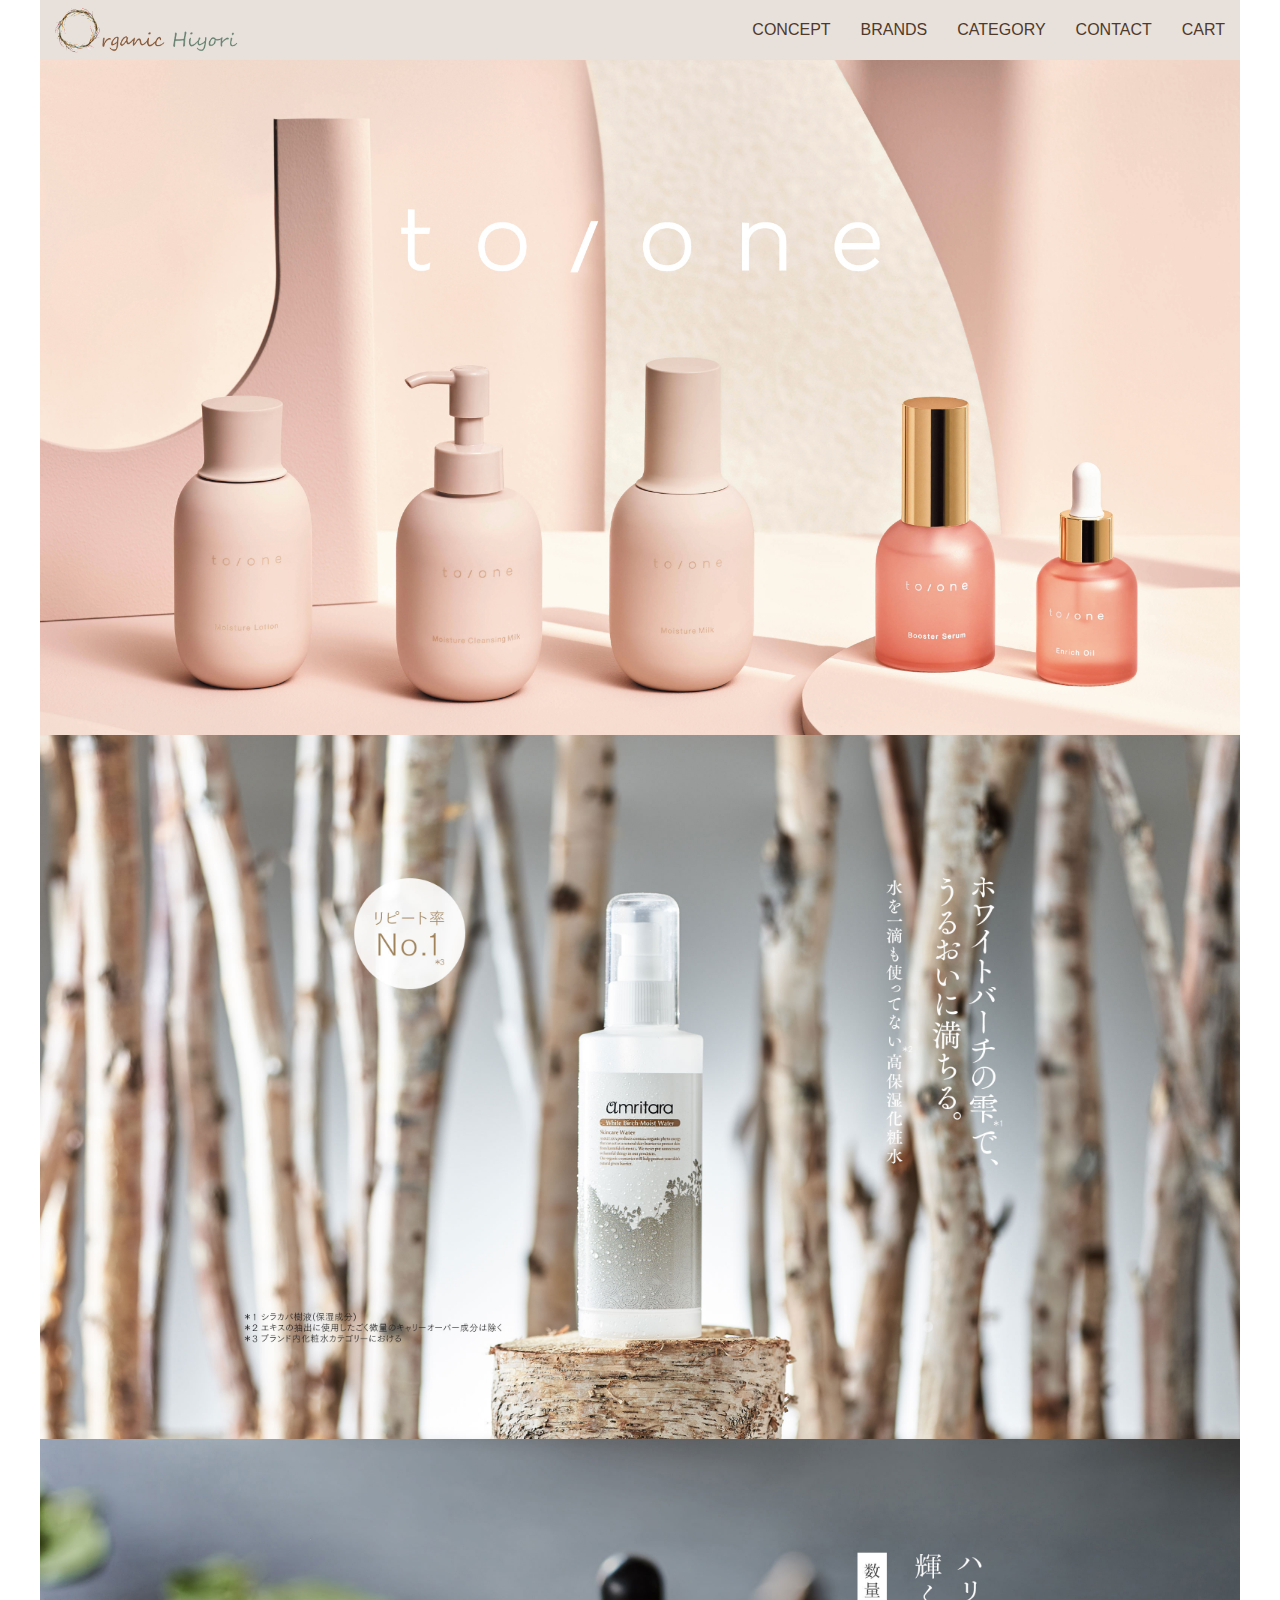
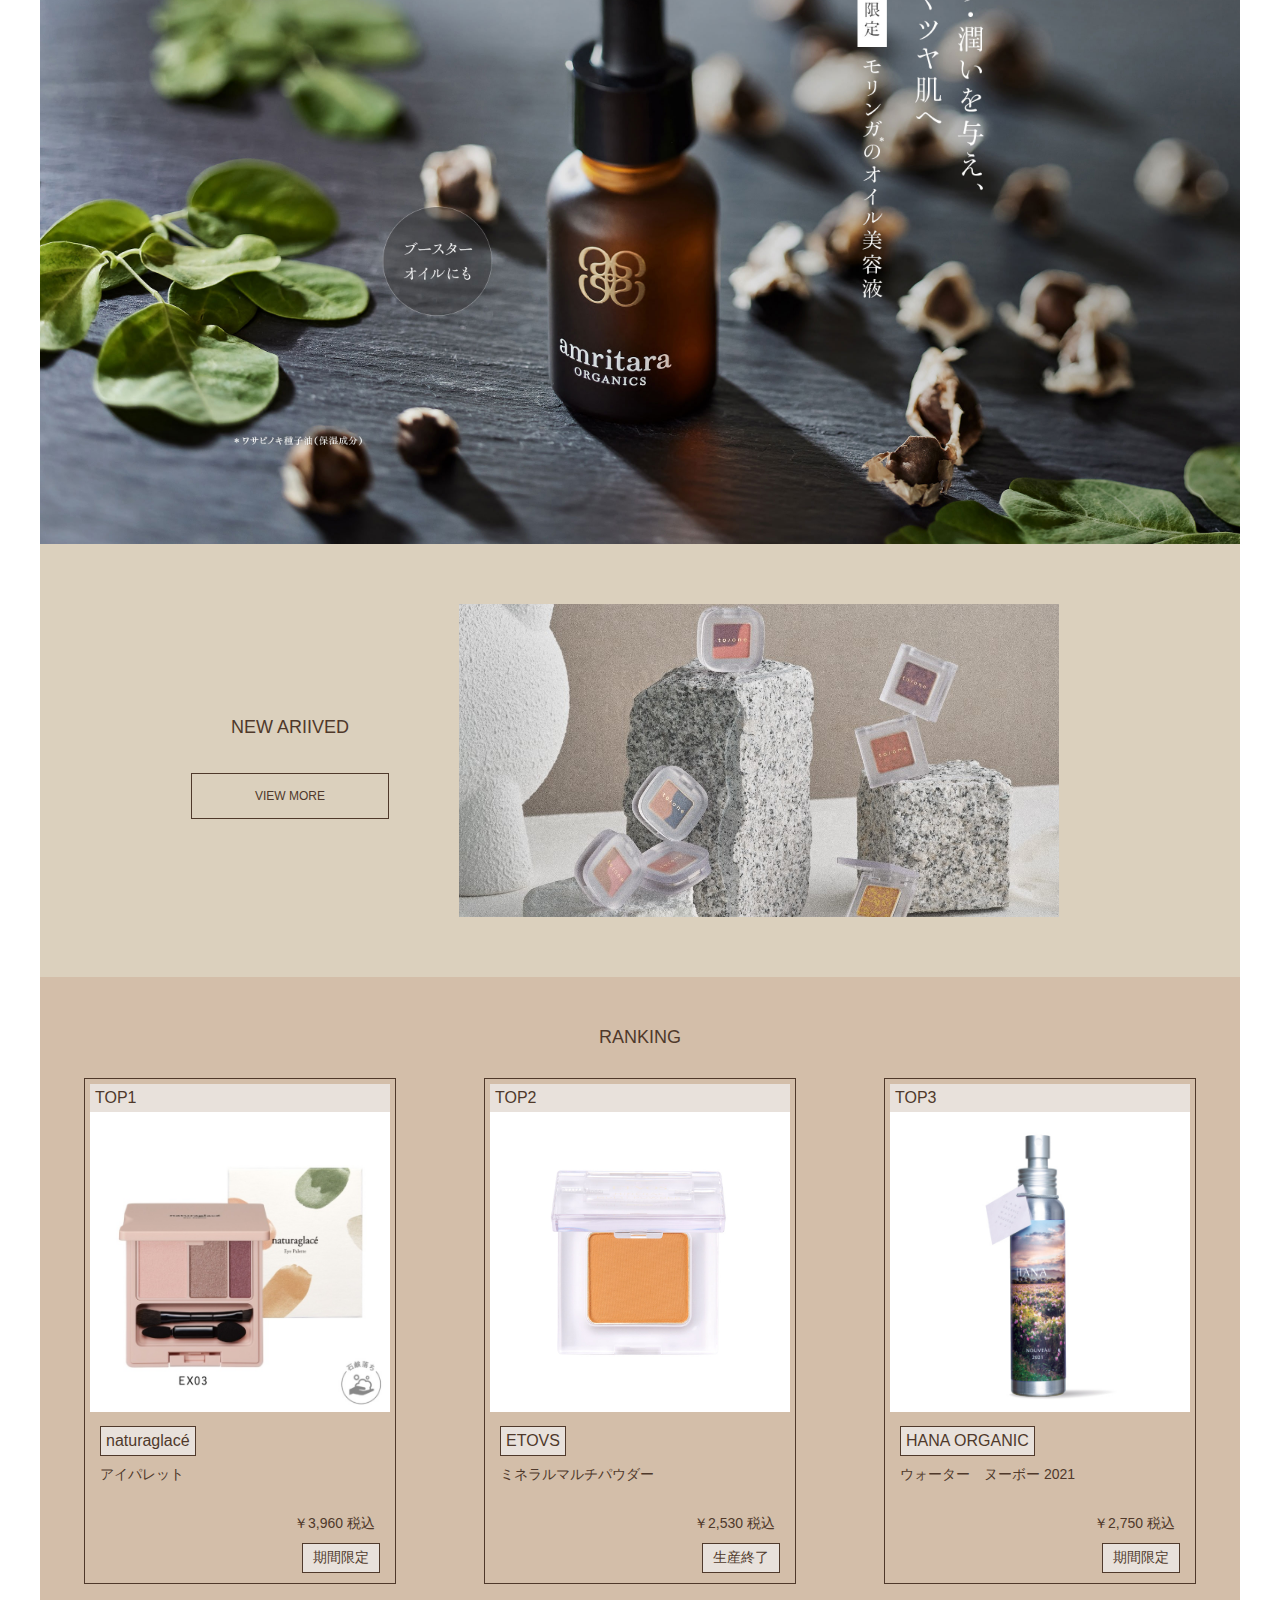
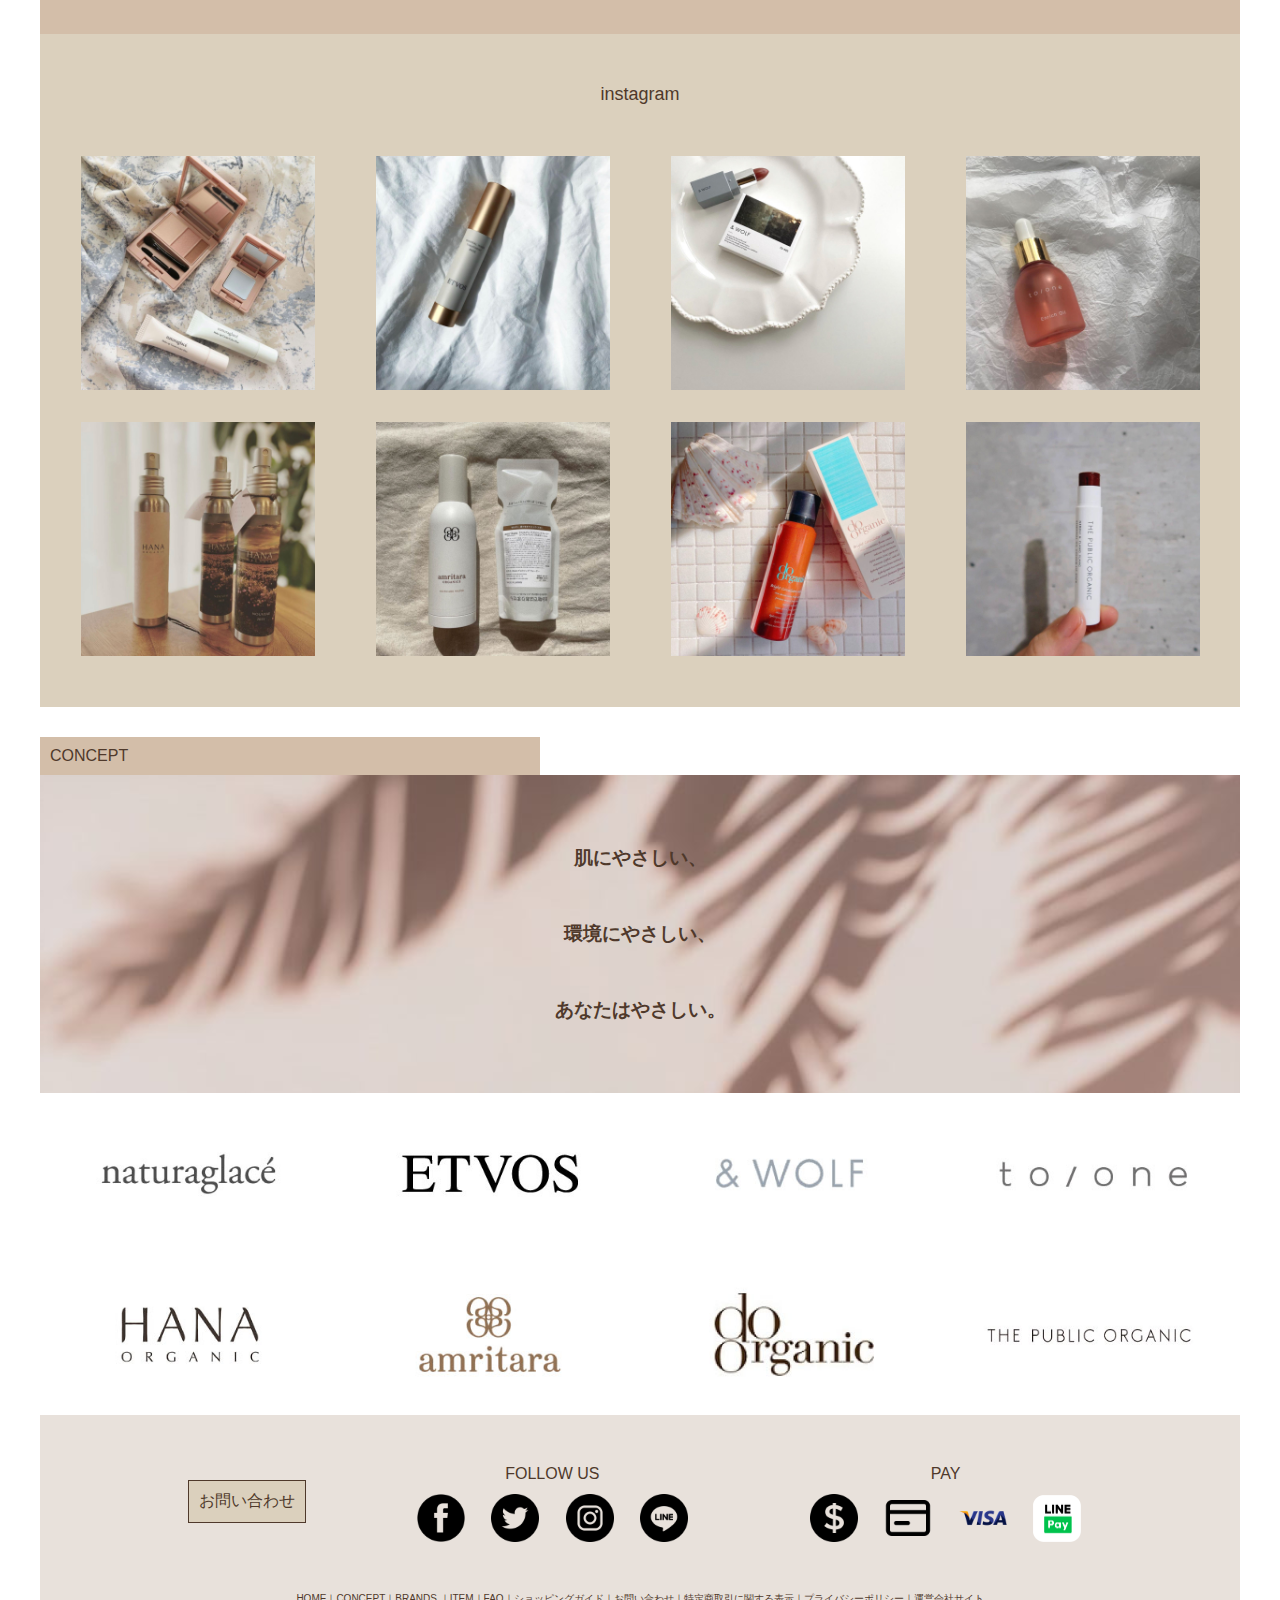
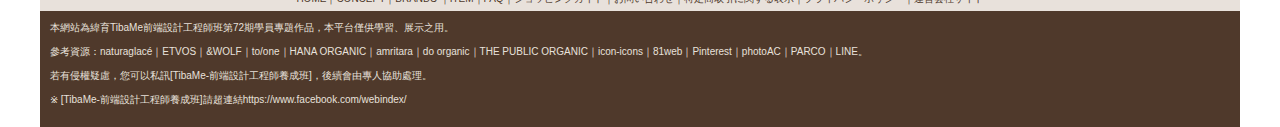
==== index.html @ f30bf070 "第一次初始化上傳" ====
<!DOCTYPE html>
<html lang="en">

<head>
    <meta charset="UTF-8">
    <meta http-equiv="X-UA-Compatible" content="IE=edge">
    <meta name="viewport" content="width=device-width, initial-scale=1.0">
    <title>HOMEPAGE</title>
    <link rel="stylesheet" href="./index.css">
    <link rel="stylesheet" type="text/css" href="https://cdn.jsdelivr.net/npm/slick-carousel@1.8.1/slick/slick.css" />
    <link rel="stylesheet" type="text/css" href="https://cdnjs.cloudflare.com/ajax/libs/slick-carousel/1.8.1/slick-theme.css" />
</head>

<body>
    <header>
        <nav>
            <a href="./index.html"><img src="./photos/logo.png" height="60" class="logo"></a>
            <label for="switch"><img src="https://static.thenounproject.com/png/547171-200.png"></label>
            <input type="checkbox" id="switch">
            <ul class="menu">
                <li><a class="concept" href="./concept.html">CONCEPT</a></li>
                <li><a class="brands" href="./brands.html">BRANDS</a></li>
                <li><a class="category" href="./category.html">CATEGORY</a></li>
                <li><a class="contact" href="./contact.html">CONTACT</a></li>
                <li><a class="cart" href="./cart.html">CART</a></li>
            </ul>
        </nav>
    </header>

    <!-- ====================================banner==================================== -->
    <div class="autoplay">
        <div><img src="./photos/homepage/banner1.jpg"></div>
        <div><img src="./photos/homepage/banner2.jpg"></div>
        <div><img src="./photos/homepage/banner4.jpg"></div>
    </div>

    <!-- ====================================new arrived==================================== -->
    <div class="new">
        <div class="new_box">
            <div>
                <p>NEW ARIIVED</p>
                <p class="view_more">VIEW MORE</p>
            </div>

            <img src="./photos/homepage/new.jpg" alt="">
            <div class="view_more">
                <p>VIEW MORE</p>
            </div>
        </div>
    </div>

    <!-- ====================================ranking==================================== -->
    <div class="ranking">
        <p class="title">RANKING</p>
        <div class="ranking_box">
            <div class="top">
                <p class="number">TOP1</p>
                <img src="./photos/homepage/ranking1.jpg">
                <div class="information">
                    <p class="brand">naturaglacé</p>
                    <div class="name">アイパレット</div>
                    <br>
                    <div class="price">￥3,960 税込</div>
                    <div class="other">
                        <p>期間限定</p>
                    </div>
                </div>
            </div>
            <div class="top">
                <p>TOP2</p>
                <img src="./photos/homepage/ranking2.jpg">
                <div class="information">
                    <p class="brand">ETOVS</p>
                    <div class="name">ミネラルマルチパウダー</div>
                    <br>
                    <div class="price">￥2,530 税込</div>
                    <div class="other">
                        <p>生産終了</p>
                    </div>
                </div>
            </div>
            <div class="top">
                <p>TOP3</p>
                <img src="./photos/homepage/ranking3.jpg">
                <div class="information">
                    <p class="brand">HANA ORGANIC</p>
                    <div class="name">ウォーター　ヌーボー 2021</div>
                    <br>
                    <div class="price">￥2,750 税込</div>
                    <div class="other">
                        <p>期間限定</p>
                    </div>
                </div>
            </div>
        </div>
    </div>

    <!-- ====================================ranking==================================== -->
    <div class="instagram">
        <p>instagram</p>
        <div>
            <div class="ins_photos">
                <img src="./photos/homepage/ig1.jpg">
                <img src="./photos/homepage/ig2.jpg">
                <img src="./photos/homepage/ig3.jpg">
                <img src="./photos/homepage/ig4.jpg" class="img">
            </div>
            <div class="ins_photos">
                <img src="./photos/homepage/ig5.jpg">
                <img src="./photos/homepage/ig6.jpg">
                <img src="./photos/homepage/ig7.jpg">
                <img src="./photos/homepage/ig8.jpg" class="img">
            </div>
        </div>
    </div>

    <!-- ====================================concept==================================== -->
    <div class="concept_banner">
        <div class="concept_text">CONCEPT</div>
    </div>
    <div class="slogan">
        <h3>肌にやさしい、</h3>
        <h3>環境にやさしい、</h3>
        <h3>あなたはやさしい。</h3>
    </div>

    <!-- ====================================brands==================================== -->
    <div class="brands">
        <img src="./photos/homepage/brand1.jpg">
        <img src="./photos/homepage/brand2.jpg">
        <img src="./photos/homepage/brand3.jpg">
        <img src="./photos/homepage/brand4.jpg">
        <img src="./photos/homepage/brand5.jpg">
        <img src="./photos/homepage/brand6.jpg">
        <img src="./photos/homepage/brand7.jpg">
        <img src="./photos/homepage/brand8.jpg">
    </div>

    <!-- ====================================footer==================================== -->
    <div class="footer">
        <div class="footer_main">
            <div class="contact">
                <div class="contact_text">お問い合わせ</div>
            </div>
            <div class="follow">
                <div class="follow_text">FOLLOW US</div>
                <img src="./photos/follow/facebook.png" class="facebook">
                <img src="./photos/follow/twitter.png">
                <img src="./photos/follow/instagram.png">
                <img src="./photos/follow/line.png">
            </div>
            <div class="pay">
                <div class="pay_text">PAY</div>
                <img src="./photos/pay/cach.png">
                <img src="./photos/pay/creditcard.png">
                <img src="./photos/pay/visa.png">
                <img src="./photos/pay/linepay.png">
            </div>
        </div>
        <p>HOME｜CONCEPT｜BRANDS ｜ITEM｜FAQ｜ショッピングガイド｜お問い合わせ｜特定商取引に関する表示｜プライバシーポリシー｜運営会社サイト</p>
    </div>
    <footer class="footer">
        <p>本網站為緯育TibaMe前端設計工程師班第72期學員專題作品，本平台僅供學習、展示之用。</p>
        <p>參考資源：naturaglacé｜ETVOS｜&WOLF｜to/one｜HANA ORGANIC｜amritara｜do organic｜THE PUBLIC
            ORGANIC｜icon-icons｜81web｜Pinterest｜photoAC｜PARCO｜LINE。</p>
        <p>若有侵權疑慮，您可以私訊[TibaMe-前端設計工程師養成班]，後續會由專人協助處理。 </p>
        <p>※ [TibaMe-前端設計工程師養成班]請超連結https://www.facebook.com/webindex/ </p>
        </p>
    </footer>

    <script type="text/javascript" src="https://code.jquery.com/jquery-1.11.0.min.js"></script>
    <script type="text/javascript" src="https://code.jquery.com/jquery-migrate-1.2.1.min.js"></script>
    <script type="text/javascript" src="https://cdn.jsdelivr.net/npm/slick-carousel@1.8.1/slick/slick.min.js"></script>

    <script type="text/javascript">
        $(document).ready(function () {
            $('.autoplay').slick({
                slidesToShow: 1,
                slidesToScroll: 1,
                autoplay: true,
                autoplaySpeed: 3000,
                dots: true,
                button: false,
                arrows: false
            });
        });
    </script>
</body>

</html>
---- index.css ----
*{
    box-sizing: border-box;
}
body{
    margin: 0;
    padding: 0;
    font-family: -apple-system, BlinkMacSystemFont, 'Segoe UI', Roboto, Oxygen, Ubuntu, Cantarell, 'Open Sans', 'Helvetica Neue', sans-serif;    
    color: #4F392B;
}
div.header{
    /* border: 1px solid green; */
    background-color: #E8E1DB;
    max-width: 1200px;
    margin: 0 auto;
    display: flex;
    justify-content: space-between;
}
div.icon{
    /* border: 1px solid black; */
    display: flex;
    margin: 10px;
    margin-right: 70px;
}
div img{
    margin: 0 10px;
    padding: 1px;
}

/* ====================================nav==================================== */
header{
    font-size: 0;
    position: -webkit-sticky;
    position: sticky;
    top: 0;
    z-index: 999;
}
ul {
    list-style: none;
    padding-left: 0;
}

a {
    text-decoration: none;
}

/* NavBar */
nav {
    max-width: 1200px;
    margin: 0 auto;
    background: #E8E1DB;
    /* box-shadow: 0px 1px 3px #00000088; */
    
    
}

/* 隱藏 checkbox */
input {
    display: none;
}

/* 漢堡按鈕 */
label {
    float: right;
    padding-right: 30px;
    line-height: 50px;
    cursor: pointer;
}

label::after{
    content: "";
    display: block;
    clear: both;
}

label img {
    width: 30px;
    vertical-align: middle;
    margin-top: 10px;
}


/* menu*/
.menu {
    clear: both;
    background: #E8E1DB;
}

.menu li {
    text-align: center;
}

.menu li a {
    display: block;
    line-height: 50px;
    font-size: 16px;
    color: #4F392B;
}

.menu li a:hover {
    background: #DBD0BD;
    transition-duration: 0.2s;
}


/* 下拉選單效果 */
.menu {
    max-height: 0;
    overflow: hidden;
    transition: .2s;
    /* 動畫秒數 */
}

input:checked~.menu {
    max-height: 300px;
}

nav img.logo{
    /* height: 60px; */
    padding: 5px 10px;
}

/* mediaquery */
@media screen and (min-width: 768px) {
    label {
        display: none;
    }

    .menu {
        float: right;
        clear: none;
        max-height: 50px;
        background: #E8E1DB;
        margin: 0;
    }

    .menu li {
        display: inline-block;
    }

    .menu li a {
        padding: 0 10px;
        margin: 5px;
    }

}
/* ====================================banner==================================== */
div.autoplay {
    max-width: 1200px;
    margin: 0 auto;
    font-size: 0;
}
.autoplay img {
    max-width: 100%;
    margin: 0 auto;
    padding: 0;
}
.autoplay button{
    display: none;
}
/* ====================================new arrived==================================== */
div.new{
    background-color: #DBD0BD;
    max-width: 1200px;
    /* padding: 50px; */
    margin: 0 auto;
    display: flex;
    justify-content: center;
}
div.new div.new_box{
    /* border: 1px solid black; */
    margin: 0 auto;
    padding: 10px 0;
    max-width: 1000px;
    display: flex;
    justify-content: center;
}
div.new p{
    /* border: 1px solid red; */
    font-size: 18px;
    padding: 15px 40px;
    margin: 20px 0;
    text-align: center;
}
div.new img{
    /* border: 1px solid green; */
    padding: 0;
    margin: 50px;
    /* display: flex; */
    width: 60%;
}
div.new div div{
    /* border: 1px solid blue; */
    margin: 20px;
    font-size: 12px;
    align-self: center; /* 控制單個元素置中 */
}
/* 上方的view more*/
div p.view_more{
    font-size: 12px;
    border: 1px solid #4F392B;
}
div p.view_more:hover{
    cursor: pointer;
    color: #DBD0BD;
    background-color: #4F392B;
    transition-duration: 0.2s;
} 
/* 下方的view more*/
div div.view_more{
    display: none;
    /* border: 1px solid black */
}

div.view_more p{
    font-size: 12px;
    border: 1px solid #4F392B;
    display: block;
    font-size: 12px;
    padding: 20px 50px;
}

div p.view_more:hover{
    cursor: pointer;
    color: #DBD0BD;
    background-color: #4F392B;
    transition-duration: 0.2s;
} 
div.view_more p:hover{
    cursor: pointer;
    color: #DBD0BD;
    background-color: #4F392B;
    transition-duration: 0.2s;
}

/* ====================================ranking==================================== */
div.ranking{
    background-color: rgb(167, 125, 84, 50%);
    max-width: 1200px;
    margin: 0 auto;
    text-align: center;
    padding-bottom: 50px;
}
div.ranking_box{
    /* border: 1px solid red; */
    max-width: 1200px;
    display: flex;
    justify-content: space-around;
}
div.top{
    border: 1px solid #4F392B;
    padding: 5px;
    text-align: left;
}
div.ranking img{
    /* border: 1px solid yellow; */
    width: 300px;
    margin: 0;
    padding: 0;
}
div.ranking p.title{
    /* border: 1px solid green; */
    margin: 0;
    font-size: 18px;
    padding: 50px 0 30px 0;
}
div.top p{
    margin: 0;
    padding: 5px;
    background-color: #E8E1DB;
}
div.top div{
    /* border: 1px solid red; */
    margin: 5px;
    font-size: 14px;
}
div p.brand{
    border: 1px solid #4F392B;
    display: inline-block;
    margin: 5px;
    font-size: 16px;
}
div.price{
    text-align: right;
    padding: 5px;
}
div.other{
    text-align: right;
}
div.other p{
    padding: 5px 10px;
    border: 1px solid #4F392B;
    display: inline-block;
}

/* ====================================instagram==================================== */
div.instagram{
    background-color: #DBD0BD;
    max-width: 1200px;
    /* padding: 50px; */
    margin: 0 auto;
    padding-bottom: 30px;
}
div.instagram p{
    margin: 0;
    font-size: 18px;
    padding: 50px 0 30px 0;
    text-align: center;
}
div.instagram div{
    /* border: 1px solid black; */
    margin: 5px;
    display: flex;
    flex-wrap: wrap;
    justify-content: space-around;
}
div.instagram img{
    width: 20%;
    margin: 10px;
}

/* ====================================concept==================================== */
div.concept_banner{
    /* border: 1px solid red; */
    max-width: 1200px;
    margin: 0 auto;
    padding: 0;
}
div.concept_text{
    background-color: rgb(167, 125, 84, 50%);
    max-width: 500px;
    padding: 10px;
    margin: 30px 0 0 0;
}
div.slogan{
    /* border: 1px solid red; */
    max-width: 1200px;
    margin: 0 auto;
    padding: 45px;

    background-image: url(./photos/homepage/slogan.jpg);
    background-repeat: no-repeat;
    background-size: 100%;
    display: flex;
    flex-direction: column;
}
div.slogan h3{
    /* border: 1px solid blue; */
    margin: 5px;
    padding: 20px;
    text-align: center;
}
/* ====================================brands==================================== */
div.brands{
    /* border: 1px solid red; */
    max-width: 1200px;
    margin: 0 auto;
    display: flex;
    justify-content: space-around;
    flex-wrap: wrap;
}
.brands img{
    /* border: 1px solid blue; */
    width: 20%;
    margin: 20px;
}

/* ====================================footer==================================== */
.footer{
    /* border: 1px solid red; */
    max-width: 1200px;
    margin: 0 auto;
    text-align: center;
    background-color: #E8E1DB;
}
.footer img{
    width: 50px;
    /* border: 1px solid blue; */
}
.footer_main{
    /* border: 1px solid green; */
    display: flex;
    justify-content: center;
    align-items: center;
    text-align: center;
}
.footer_main div.contact, div.follow, div.pay{
    /* border: 1px solid black; */
    display: inline-block;
    margin: 30px;
    padding: 10px 20px;
}
div.contact_text, div.follow_text, div.pay_text{
    /* border: 1px solid red; */
    padding: 10px;
}
div.contact_text{
    border: 1px solid #4F392B;
    background-color: #DBD0BD;
    padding: 10px;
    
}
div.contact_text:hover{
    cursor: pointer;
    background-color: #4F392B;
    color: #DBD0BD;
    transition-duration: 0.2s;
}
.footer p{
    font-size: 10px;
    margin: 0;
    padding: 5px;
}
footer.footer{
    background-color: #4F392B;
    color:#E8E1DB;
    text-align: left;
    padding: 5px;
}

@media screen and (max-width: 319.98px){
    /* ----------header---------- */
    div.icon{
        margin-right: 70px;
    }
    header div img{
        margin: 0 auto;
        padding: 7px;
    }
 
    /* ----------new arrived---------- */
    div.new div.new_box{
        display: block;
        text-align: center;
    }
    div.new img{
        padding: 0;
        margin: 30px auto;
        display: block;
        width: 90%;
    }
    div.new p{
        margin: 0;
    }
    /* 上方的view more*/
    div p.view_more{
    display: none;
    }
    /* 下方的view more*/
    div div.view_more{
        display: inline-block; /* 原本是none，復原 */
    }
    div.view_more p{
        font-size: 12px;
        padding: 20px 50px;
    }
    /* ----------ranking---------- */
    div.ranking img{
        width: 80px;
        height: 80px;
        margin: 0;
        padding: 0;
    }
    div.top{
        text-align: left;
        display: flex;
        flex-direction: row;
        margin: 3px
    }
    div.ranking_box{
        display: flex;
        flex-wrap: wrap;
    }
    div.top div.information{
        padding: 0;
        font-size: 10px;
        width: 150px;
        margin: 0;
        font-size: 10px;
    }
    div.top div{
        margin: 2px;
        font-size: 10px;
        margin: 2px;
    }
    div.top{
        padding: 5px;
        text-align: left;
    }

    div.top p{
        padding: 3px;
        font-size: 12px;
        background-color: #E8E1DB;
    }
    div.other p{
        padding: 5px 10px;
        border: 1px solid #4F392B;
        display: none;
    }
    div p.brand{
        border: 1px solid #4F392B;
        display: inline-block;
        margin: 5px;
        font-size: 12px;
    }
    div.price{
        display: none;
        text-align: right;
        padding: 2px;
        font-size: 10px;
    }
    /* ----------instagram---------- */
    div.instagram img{
        width: 25%;
        margin: 10px;
    }
    div.instagram img.img{
        display: none;
    }
    /* ----------concept---------- */
    div.slogan{
        margin: 0 auto;
        padding: 30px;
    }
    div.slogan h3{
        margin: 0px;
        padding: 5px;
        text-align: center;
    }
    /* ----------brands---------- */
    .brands img{
        width: 20%;
        margin: 5px;
    }
    /* ----------footer---------- */
    .footer_main{
        display: block;
        text-align: center;
        flex-wrap: wrap;
    }
    .footer_main div.contact, div.follow, div.pay{
        display: block;
    }
    .footer_main div.contact{
        margin: 10px;
    }
    div.contact_text{
        display: inline-block;
        padding: 10px 20px;
        margin: 20px;
    }
    .footer_main img{
        width: 25px;
        margin: 5px;
    }
    div.follow, div.pay{
        margin: 10px;
    }
}


@media screen and (min-width: 320px) and (max-width: 459.98px){
    /* ----------header---------- */
    div.icon{
        margin-right: 70px;
    }
    header div img{
        margin: 0 auto;
        padding: 7px;
    }
 
    /* ----------new arrived---------- */
    div.new div.new_box{
        display: block;
        text-align: center;
    }
    div.new img{
        padding: 0;
        margin: 30px auto;
        display: block;
        width: 90%;
    }
    div.new p{
        margin: 0;
    }
    /* 上方的view more*/
    div p.view_more{
    display: none;
    }
    /* 下方的view more*/
    div div.view_more{
        display: inline-block; /* 原本是none，復原 */
    }
    div.view_more p{
        font-size: 12px;
        padding: 20px 50px;
    }
    /* ----------ranking---------- */
    div.ranking img{
        width: 100px;
        height: 100px;
        margin: 0;
        padding: 0;
    }
    div.top{
        text-align: left;
        display: flex;
        flex-direction: row;
        margin: 5px;
    }
    div.ranking_box{
        display: flex;
        flex-wrap: wrap;
    }
    div.top div.information{
        padding: 0;
        font-size: 10px;
        width: 160px;
        margin: 0;
    }
    div.top div{
        margin: 2px;
        font-size: 12px;
        margin: 0;
    }
    div.top{
        padding: 5px;
        text-align: left;
    }

    div.ranking p.title{
        margin: 0;
        font-size: 18px;
        padding: 50px 0 30px 0;
    }
    div.top p{
        margin: 0px;
        padding: 3px;
        font-size: 12px;
        background-color: #E8E1DB;
    }
    div.top div{
        margin: 2px;
        font-size: 12px;
    }
    div.other p{
        padding: 5px 10px;
        border: 1px solid #4F392B;
        display: none;
    }
    div p.brand{
        border: 1px solid #4F392B;
        display: inline-block;
        margin: 2px;
        font-size: 12px;
    }
    div.price{
        text-align: right;
        padding: 2px;
        font-size: 10px;
    }
    /* ----------instagram---------- */
    div.instagram img{
        width: 25%;
        margin: 10px;
    }
    div.instagram img.img{
        display: none;
    }
    /* ----------concept---------- */
    div.slogan{
        margin: 0 auto;
        padding: 30px;
    }
    div.slogan h3{
        margin: 0px;
        padding: 5px;
        text-align: center;
    }
    /* ----------brands---------- */
    .brands img{
        width: 20%;
        margin: 5px;
    }
    /* ----------footer---------- */
    .footer_main{
        display: block;
        text-align: center;
        flex-wrap: wrap;
    }
    .footer_main div.contact, div.follow, div.pay{
        display: block;
    }
    .footer_main div.contact{
        margin: 10px;
    }
    div.contact_text{
        display: inline-block;
        padding: 10px 20px;
        margin: 20px;
    }
    .footer_main img{
        width: 30px;
        margin: 5px;
    }
    div.follow, div.pay{
        margin: 10px;
    }
}
@media screen and (min-width: 460px) and (max-width: 575.98px){
    /* ----------header---------- */
    div.icon{
        margin-right: 70px;
    }
    header div img{
        margin: 0 auto;
        padding: 7px;
    }

    /* ----------new arrived---------- */
    div.new div.new_box{
        display: block;
        text-align: center;
    }
    div.new img{
        padding: 0;
        margin: 30px auto;
        display: block;
        width: 90%;
    }
    div.new p{
        margin: 0;
    }
    /* 上方的view more*/
    div p.view_more{
    display: none;
    }
    /* 下方的view more*/
    div div.view_more{
        display: inline-block; /* 原本是none，復原 */
    }
    div.view_more p{
        font-size: 12px;
        padding: 20px 50px;
    }
    /* ----------ranking---------- */
    div.ranking img{
        width: 180px;
        height: 180px;
        margin: 0;
        padding: 0;
    }
    div.top{
        text-align: left;
        display: flex;
        flex-direction: row;
        margin: 5px;
    }
    div.ranking_box{
        display: flex;
        flex-wrap: wrap;
    }
    div.top div.information{
        padding: 0;
        font-size: 10px;
        width: 200px;
        margin: 0;
    }
    div.top div{
        margin: 5px;
        font-size: 12px;
        margin: 0;
    }
    div.top{
        padding: 5px;
        text-align: left;
    }

    div.ranking p.title{
        margin: 0;
        font-size: 18px;
        padding: 50px 0 30px 0;
    }
    div.top p{
        margin: 0px;
        padding: 5px;
        font-size: 12px;
        background-color: #E8E1DB;
    }
    div.top div{
        margin: 5px;
        font-size: 12px;
    }
    div.other p{
        padding: 5px 10px;
        border: 1px solid #4F392B;
        display: none;
    }

    div.price{
        text-align: right;
        padding: 2px;
        font-size: 10px;
    }
    /* ----------instagram---------- */
    div.instagram img{
        width: 25%;
        margin: 10px;
    }
    div.instagram img.img{
        display: none;
    }
    /* ----------concept---------- */
    div.slogan{
        margin: 0 auto;
        padding: 30px;
    }
    div.slogan h3{
        margin: 0px;
        padding: 5px;
        text-align: center;
    }
    /* ----------brands---------- */
    div p.brand{
        border: 1px solid #4F392B;
        display: inline-block;
        margin: 2px;
        font-size: 12px;
    }    
    .brands img{
        width: 20%;
        margin: 10px 5px;
    }
    /* ----------footer---------- */
    .footer_main{
        display: block;
        text-align: center;
        flex-wrap: wrap;
    }
    .footer_main div.contact, div.follow, div.pay{
        display: block;
    }
    .footer_main div.contact{
        margin: 10px;
    }
    div.contact_text{
        display: inline-block;
        padding: 10px 20px;
        margin: 20px;
    }
    .footer_main img{
        width: 30px;
        margin: 5px;
    }
    div.follow, div.pay{
        margin: 10px;
    }
}
@media screen and (min-width: 576px) and (max-width: 767.98px){
    /* ----------header---------- */
    div.icon{
        margin-right: 70px;
    }
    header div img{
        margin: 0 auto;
        padding: 7px;
    }
 
    /* ----------new arrived---------- */
    div.new div.new_box{
        display: block;
        text-align: center;
    }
    div.new img{
        padding: 0;
        display: flex;
        margin: 30px auto;
        width: 80%;
    }
    div.new p{
        margin: 0;
    }
    /* 上方的view more*/
    div p.view_more{
    display: none;
    }
    /* 下方的view more*/
    div div.view_more{
        display: inline-block; /* 原本是none，復原 */
    }
    div.view_more p{
        font-size: 12px;
        padding: 20px 50px;
    }
    /* ----------ranking---------- */
    div.ranking img{
        width: 230px;
        margin: 0;
        padding: 0;
    }
    div.top{
        text-align: left;
        display: flex;
        flex-direction: row;
        margin: 10px;
    }
    div.ranking_box{
        display: flex;
        flex-wrap: wrap;
    }
    div.top div.information{
        width: 250px;
    }
    /* ----------instagram---------- */
    div.instagram img{
        width: 25%;
        margin: 10px;
    }
    div.instagram img.img{
        display: none;
    }
    /* ----------brands---------- */
    .brands img{
        width: 20%;
        margin: 10px;
    }
    /* ----------footer---------- */
    .footer_main{
        display: block;
        text-align: center;
        flex-wrap: wrap;
    }
    .footer_main div.contact, div.follow, div.pay{
        display: block;
    }
    .footer_main div.contact{
        margin: 0;
    }
    div.contact_text{
        display: inline-block;
        padding: 10px 20px;
        margin: 20px;
    }
    div.follow, div.pay{
        margin: 10px;
    }
    .footer_main img{
        width: 40px;
        margin: 5px;
    }
}
@media screen and (min-width: 768px) and (max-width: 991.98px) {
    /* ----------header---------- */
    div.icon{
        margin-right: 70px;
    }
    header div img{
        margin: 0 auto;
        padding: 7px;
    }

    /* ----------new arrived---------- */
    div.new img{
        padding: 0;
        margin: 30px;
        /* display: flex; */
        width: 60%;
    }
    /* ----------ranking---------- */
    div.ranking img{
        width: 230px;
        margin: 0;
        padding: 0;
    }
    /* ----------brands---------- */
    .brands img{
        width: 20%;
        margin: 10px;
    }
    /* ----------footer---------- */
    .footer_main{
        display: block;
        text-align: center;
        flex-wrap: wrap;
    }
    .footer_main div.contact, div.follow, div.pay{
        display: block;
    }
    div.follow, div.pay{
        margin: 10px;
    }
    .footer_main div.contact{
        margin: 0;
    }
    div.contact_text{
        display: inline-block;
        padding: 10px 20px;
        margin: 20px;
    }
    .footer_main img{
        width: 40px;
        margin: 5px;
    }
}

@media screen and (min-width: 992px) and (max-width: 1199.98px) {
    /* ----------footer---------- */
    .footer_main div.contact, div.follow, div.pay{
        display: inline-block;
        margin: 30px 20px;
        padding: 10px 20px;
    }
}

@media screen and (min-width: 1200px) {
    /* ----------nav---------- */
    /* 畫面寬度為 1200px 以上時，重新計算 right */
    nav {
        right: calc((100% - 1200px)/2);
    }
}
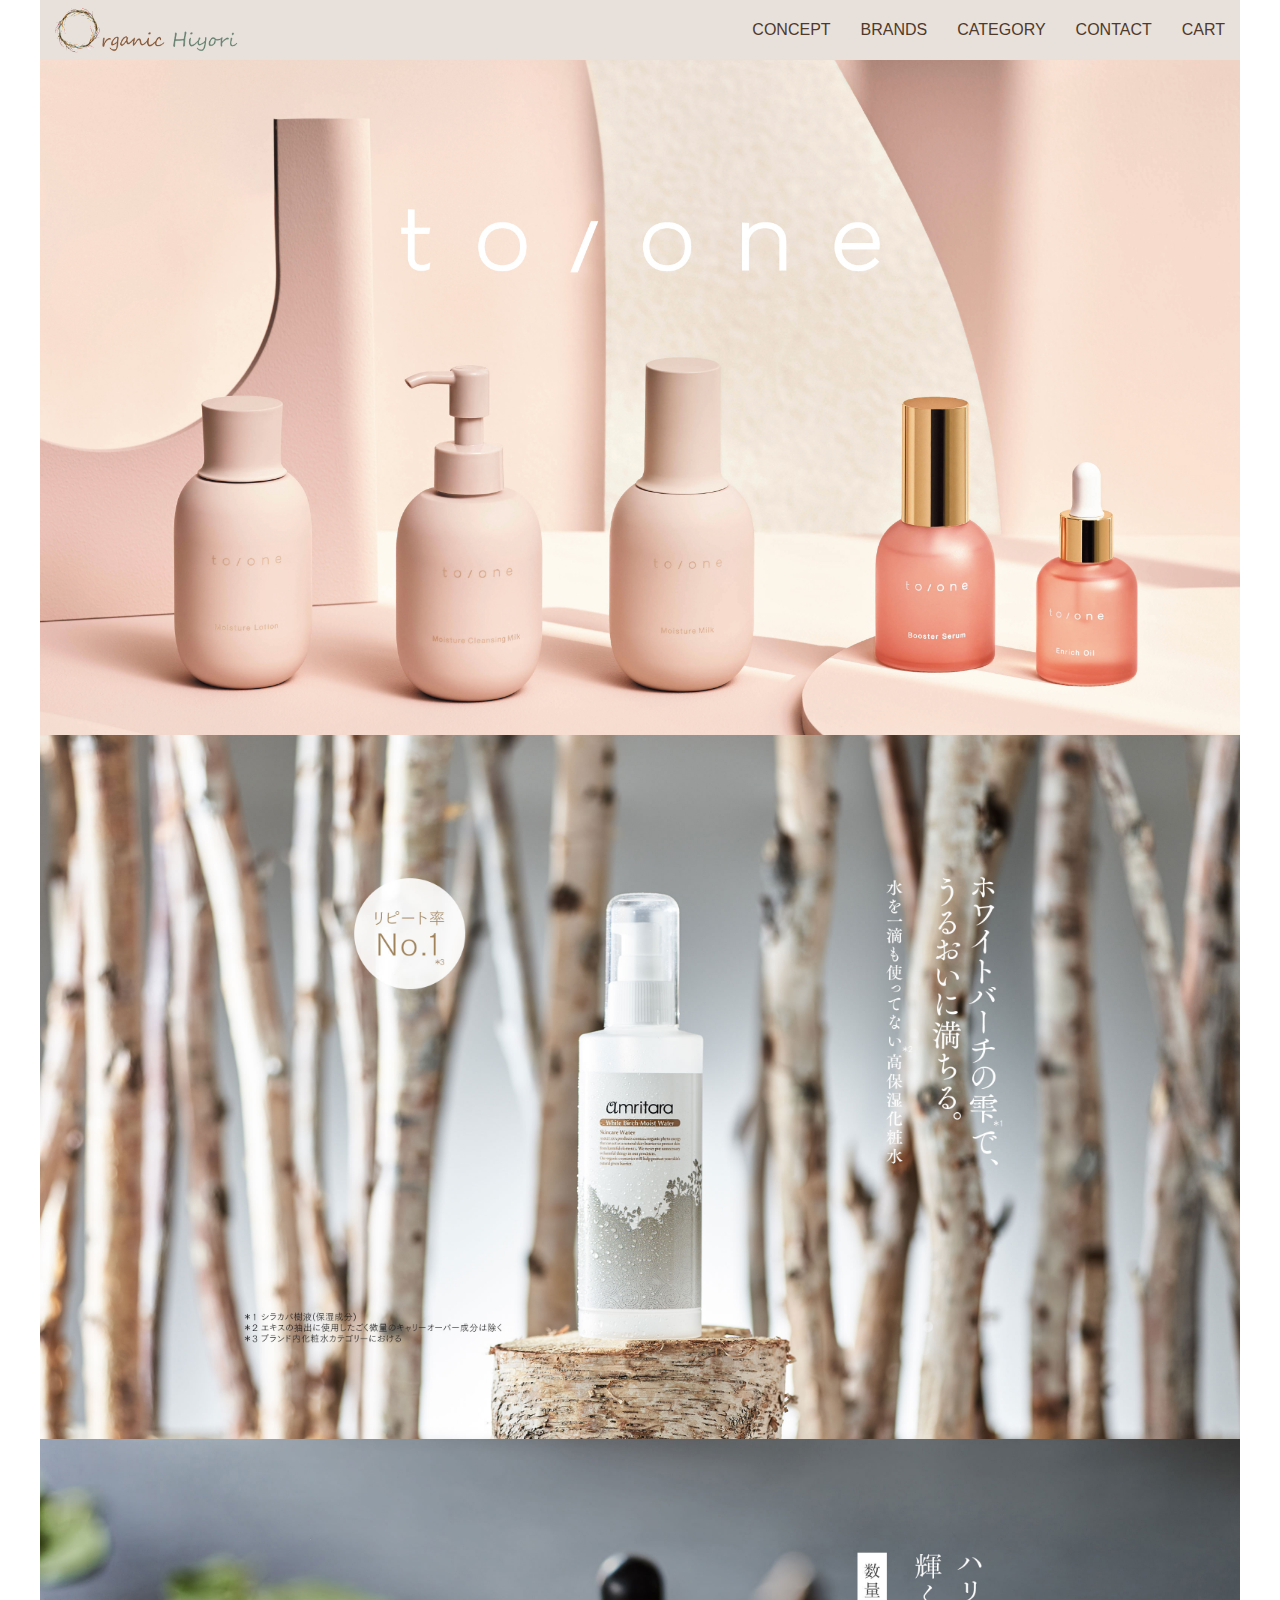
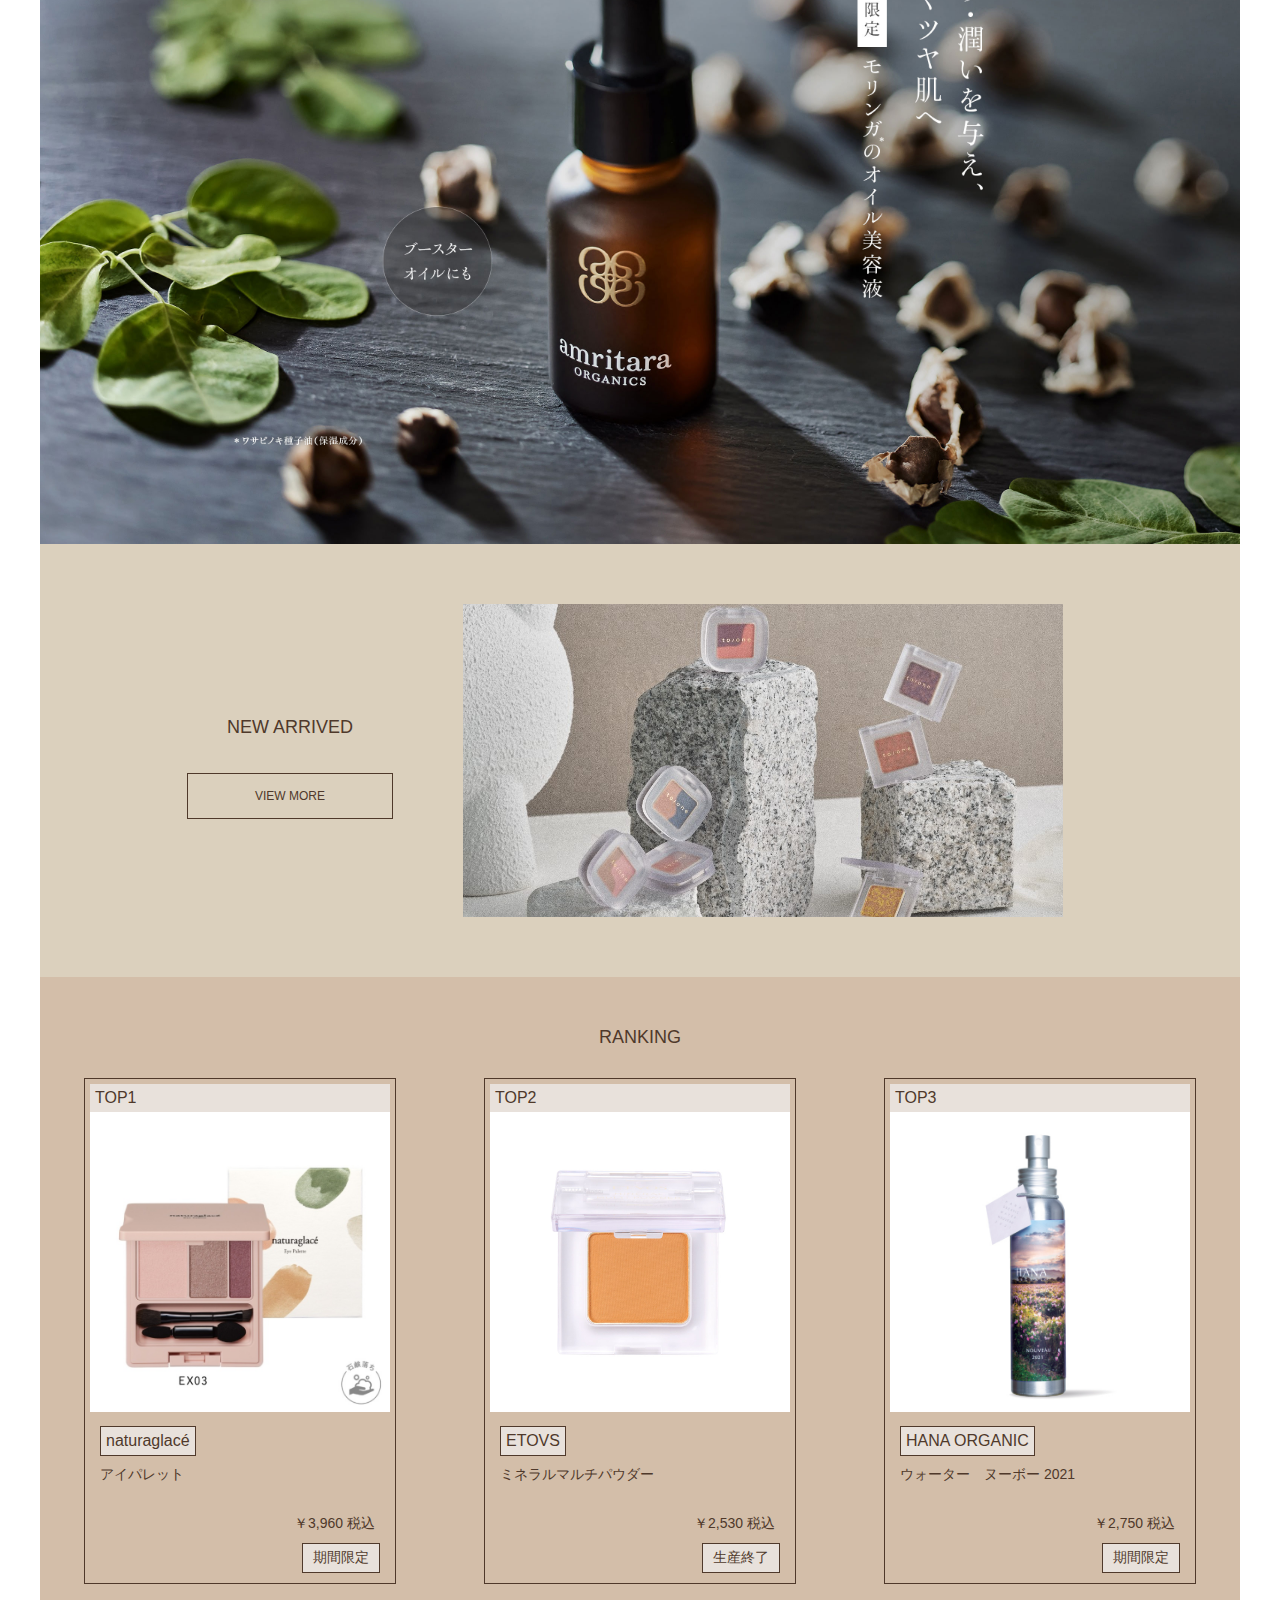
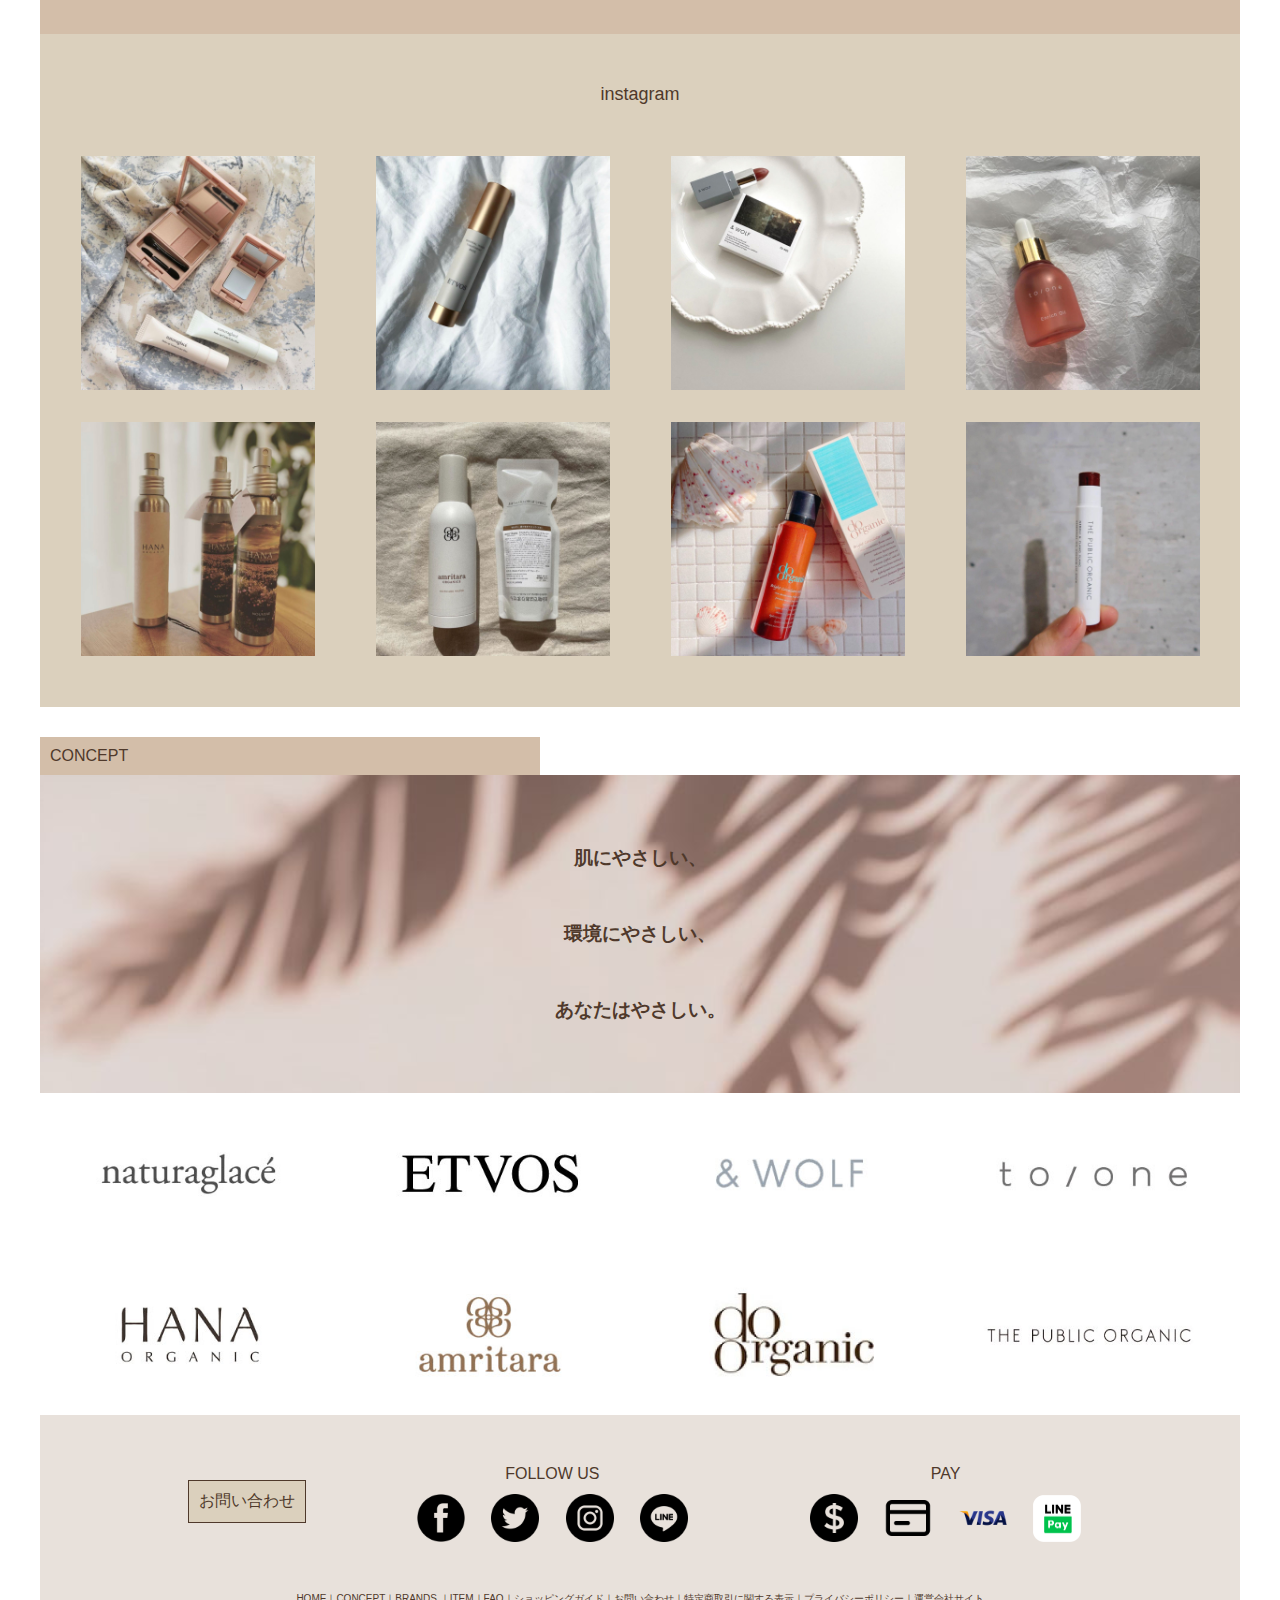
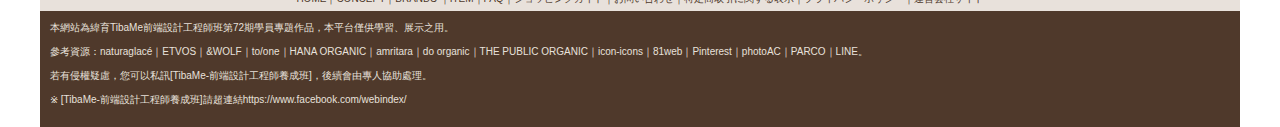
==== commit cd6269b4: "刪除未完成連結" ====
--- a/index.html
+++ b/index.html
@@ -5,7 +5,7 @@
     <meta charset="UTF-8">
     <meta http-equiv="X-UA-Compatible" content="IE=edge">
     <meta name="viewport" content="width=device-width, initial-scale=1.0">
-    <title>HOMEPAGE</title>
+    <title>ORGANIC HIYORI | HOMEPAGE</title>
     <link rel="stylesheet" href="./index.css">
     <link rel="stylesheet" type="text/css" href="https://cdn.jsdelivr.net/npm/slick-carousel@1.8.1/slick/slick.css" />
     <link rel="stylesheet" type="text/css" href="https://cdnjs.cloudflare.com/ajax/libs/slick-carousel/1.8.1/slick-theme.css" />
@@ -21,8 +21,8 @@
                 <li><a class="concept" href="./concept.html">CONCEPT</a></li>
                 <li><a class="brands" href="./brands.html">BRANDS</a></li>
                 <li><a class="category" href="./category.html">CATEGORY</a></li>
-                <li><a class="contact" href="./contact.html">CONTACT</a></li>
-                <li><a class="cart" href="./cart.html">CART</a></li>
+                <li><a class="contact" href="#">CONTACT</a></li>
+                <li><a class="cart" href="#">CART</a></li>
             </ul>
         </nav>
     </header>
@@ -38,7 +38,7 @@
     <div class="new">
         <div class="new_box">
             <div>
-                <p>NEW ARIIVED</p>
+                <p>NEW ARRIVED</p>
                 <p class="view_more">VIEW MORE</p>
             </div>
 
